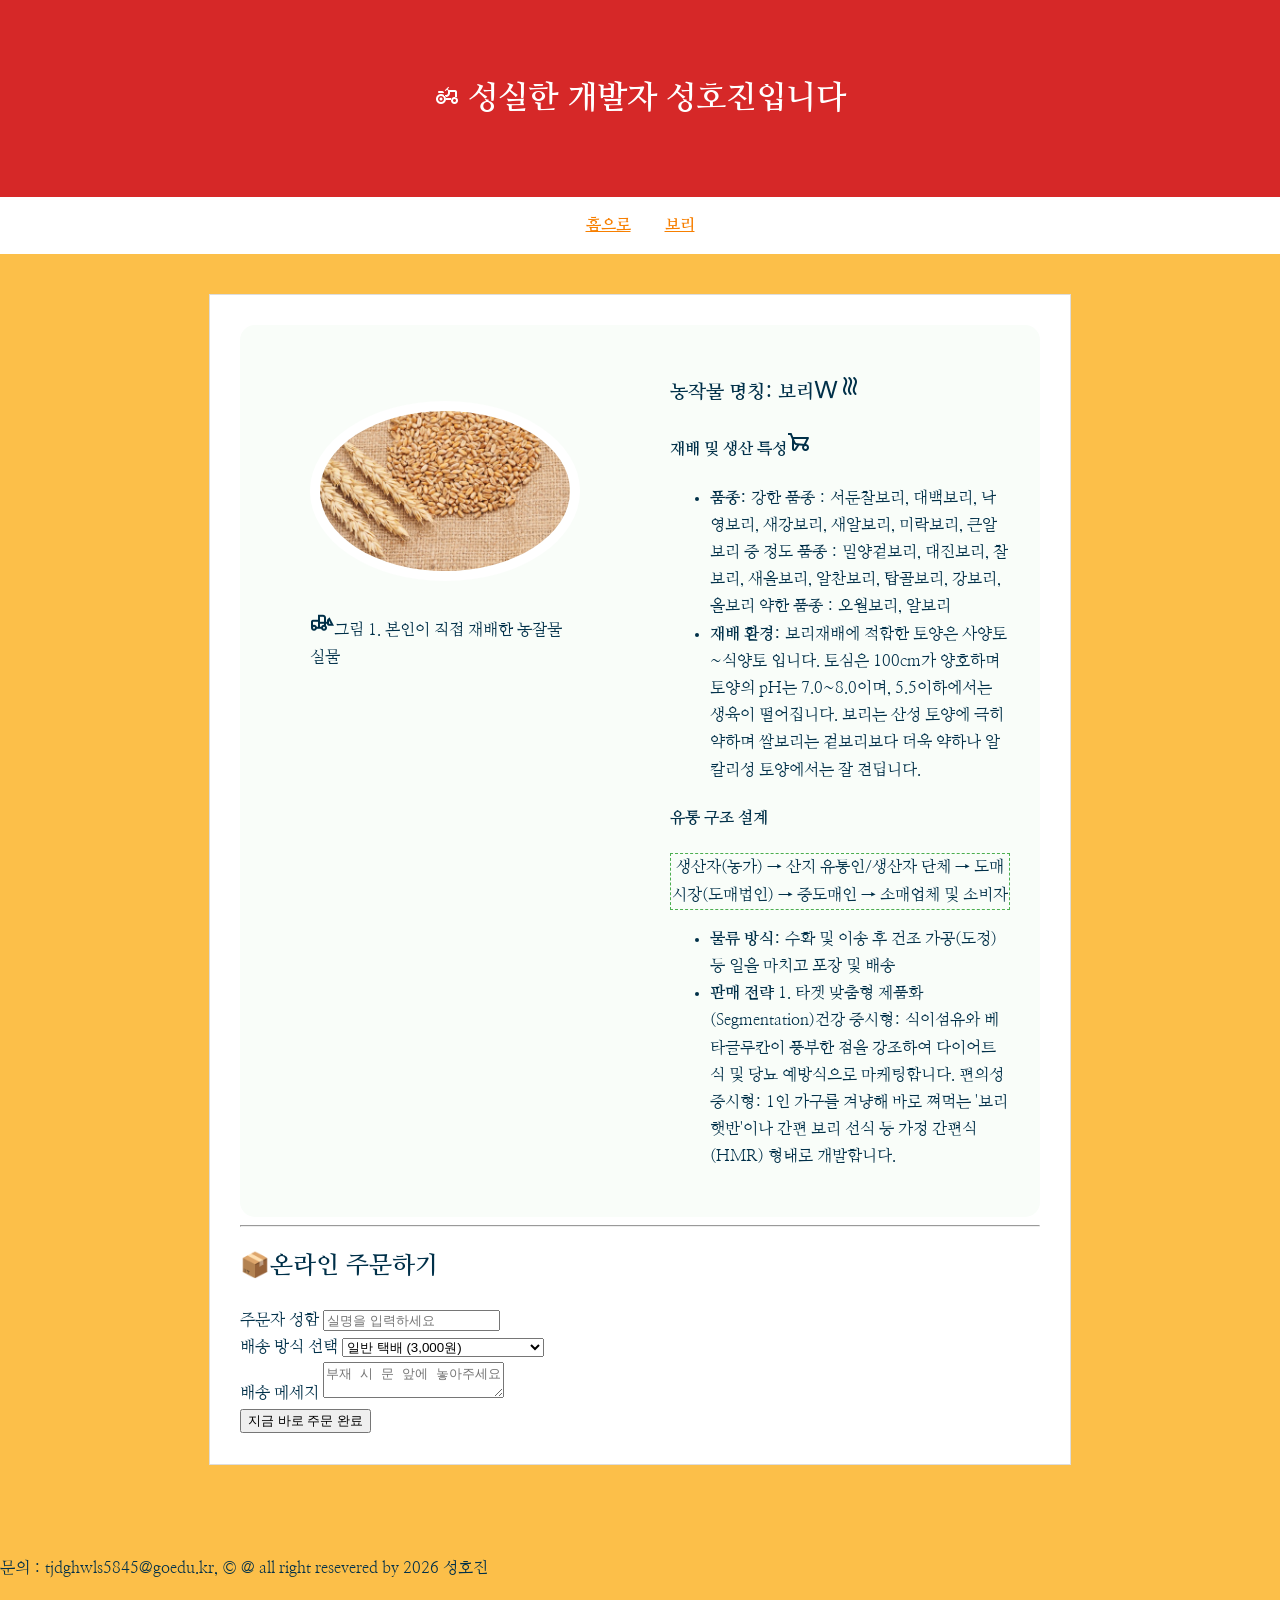
==== subject.html @ 5c5e66cd "Update subject.html" ====
<!DOCTYPE html>
<html lang="ko">
<head>
    <meta charset="UTF-8">
    <meta name="viewport" content="width=device-width, initial-scale=1.0">
    <title>나의 웹 페이지</title>
    <link rel="preconnect" href="https://fonts.googleapis.com">
<link rel="preconnect" href="https://fonts.gstatic.com" crossorigin>
<link href="https://fonts.googleapis.com/css2?family=Black+Han+Sans&family=Nanum+Myeongjo&display=swap" rel="stylesheet">
<link rel="stylesheet" href="https://fonts.googleapis.com/css2?family=Material+Symbols+Outlined:opsz,wght,FILL,GRAD@20..48,100..700,0..1,-50..200&" />
<link rel="stylesheet" href="./style.css">
</head>
<body>
    <header>
        <h1><span class="material-symbols-outlined">
    agriculture
</span>
</span>성실한 개발자 성호진입니다</h1>
    </header>
    <nav>
        <a href="index.html">홈으로</a>
        <a href="subject.html">보리</a>
    </nav>
    <main>
        <section class="agriculture-portfolio">
            <article class="crop-item">
                <figure class="crop-image">
                    <img src="image/Tkf.jpg" alt="직접 재배한 농작물 사진" />
                    <figcaption><span class="material-symbols-outlined">front_loader</span>그림 1. 본인이 직접 재배한 농잘물 실물</figcaption>
                </figure>
                <div class="crop-details">
                    <h3>농작물 명칭: 보리<span class="material-symbols-outlined">wheat</span></h3>
                    <section class="info-block">
                        <h4>재배 및 생산 특성<span class="material-symbols-outlined">garden_cart</span></h4>
                        <ul>
                            <li><strong>품종:</strong> 강한 품종 : 서둔찰보리, 대백보리, 낙영보리, 새강보리, 새알보리, 미락보리, 큰알보리
중 정도 품종 : 밀양겉보리, 대진보리, 찰보리, 새올보리, 알찬보리, 탑골보리, 강보리, 올보리
약한 품종 : 오월보리, 알보리</li>
                            <li><strong>재배 환경:</strong> 보리재배에 적합한 토양은 사양토~식양토 입니다. 토심은 100cm가 양호하며 토양의 pH는 7.0~8.0이며, 5.5이하에서는 생육이 떨어집니다. 보리는 산성 토양에 극히 약하며 쌀보리는 겉보리보다 더욱 약하나 알칼리성 토양에서는 잘 견딥니다.</li>
                        </ul>
                    </section>
                    <section class="info-block distribution">
                        <h4>유통 구조 설계</h4>
                        <div class="step-guide">
                            <span>생산자(농가)</span> → <span>산지 유통인/생산자 단체</span> → <span>도매시장(도매법인)</span> → <span>중도매인</span> → <span>소매업체 및 소비자</span>
                        </div>
                        <ul>
                            <li><strong>물류 방식:</strong> 수확 및 이송 후 건조 가공(도정) 등 일을 마치고 포장 및 배송</li>
                            <li><strong>판매 전략</strong> 1. 타겟 맞춤형 제품화 (Segmentation)건강 중시형: 식이섬유와 베타글루칸이 풍부한 점을 강조하여 다이어트식 및 당뇨 예방식으로 마케팅합니다.
편의성 중시형: 1인 가구를 겨냥해 바로 쪄먹는 '보리 햇반'이나 간편 보리 선식 등 가정 간편식(HMR) 형태로 개발합니다.</li>
                        </ul>
                    </section>
                </div>
            </article>
        </section>
        <section id="order-area">
            <hr>
            <h2>📦온라인 주문하기</h2>
            <form>
                <div class="input-grop">
                    <label>주문자 성함</label>
                    <input type="text" placeholder="실명을 입력하세요">
                </div>
                <div class="input-grop">
                    <label>배송 방식 선택</label>
                    <select>
                        <option>일반 택배 (3,000원)</option>
                        <option>신선 새벽 배송 (5,000원)</option>
                        <option>광주 로컬푸드 매장 픽업 (무료)</option>
                    </select>
                </div>
                <div class="input-grop">
                    <label>배송 메세지</label>
                    <textarea placeholder="부재 시 문 앞에 놓아주세요"></textarea>
                </div>
                <button type="submit">지금 바로 주문 완료</button>
            </form>
        </section>
    </main>
    <footer>
        문의 : tjdghwls5845@goedu.kr, &copy; @ all right resevered by 2026 성호진
    </footer>
</body>
</html>
---- style.css ----
/* 1. 전체 배경색과 기본 폰트 */
        body {
            font-family: "Nanum Myeongjo", serif;
            background-color: #FCBF49;
            color: #003049;
            line-height: 1.7;
            margin: 0;
        }
        /* 2. 헤더 꾸미기 */
        header {
            background-color: #D62828;
            color: white;
            text-align: center;
            padding: 50px 0;
        }
        /* 메뉴바 (nav) 꾸미기 */
        nav {
            text-align: center;
            padding: 15px;
            background-color: white;
        }
        nav a {
            margin: 0 15px;
            text-align: none;
            font-weight: bold;
            /* [링크색] 헤더 색상과 비슷한 계열의 중간 톤을 고르세요 */
            color: #F77F00;
        }
        /* 이미지 (사진) 예쁘게 만들기 */
        img {
            display: block;
            margin: 30px auto;
            width: 250px;
            border-radius: 50%;
            border: 10px solid white;
            box-shadow: 0 10px 20px rgba(0, 0, 0, 0, 1);
        }
        header, footer {
            padding: 50px 0;
        }
        main {
            width: 80%;
            max-width: 800px;
            margin: 40px auto;
            padding: 30px;
            background-color: white;
            border: 1px solid #ddd;
        }
        .my-button {
            display: inline-block;
            padding: 15px 30px;
            background-color: #3f72af;
            color: white;
            text-decoration: none;
            border-radius: 30px;
            margin-top: 20px;
            transition: 0.3s;
        }
        /* 마우스를 올리면(hover)  효과*/
        .my-button:hover {
            background-color: #122d4e;
            transform: translate(-3px);
        }
         .material-symbols-outlined {
         font-variation-settings:
         'FILL' 0,
         'wght' 400,
         'GRAD' 0,
         'opsz' 24
        }
        /*  전공페이지 스타일 */
        .crop-item {
            display: flex;
            gap: 50px;
            padding: 30px;
            border-radius: 15px;
            background-color: #f9fdf9;
        }
        .crop-image {
            flex: 1;
        }
        .crop-details {
            flex: 1.5;
        }
        .step-guide {
            border: 1px dashed #4caf50;
            text-align: center;
        }
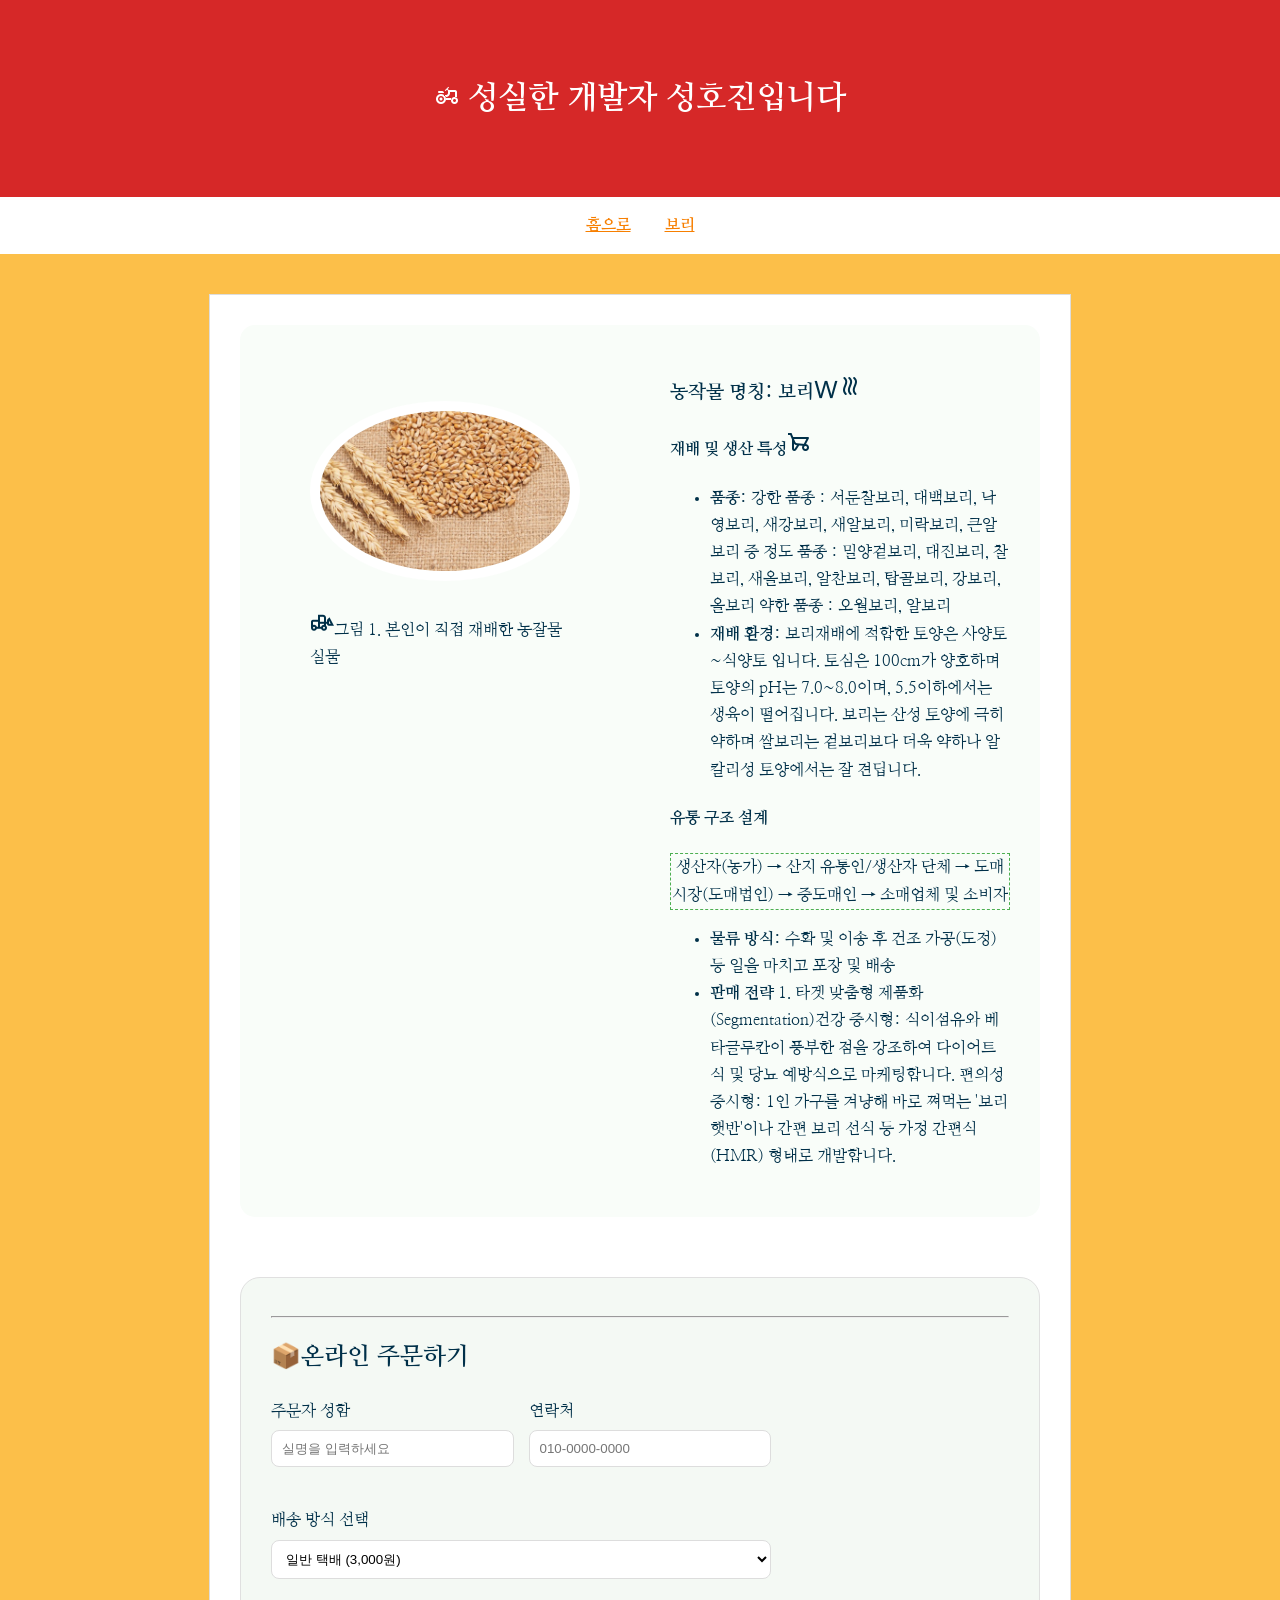
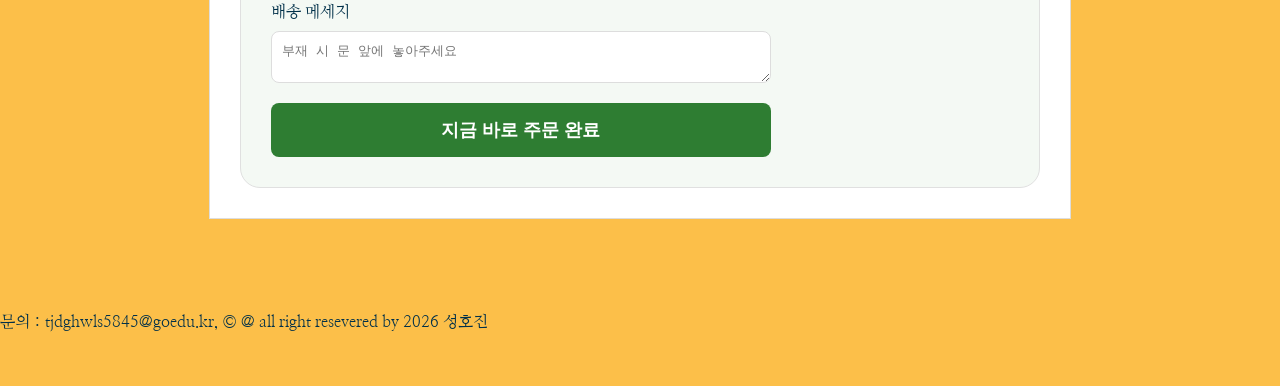
==== commit 6f6b5246: "Add files via upload" ====
--- a/subject.html
+++ b/subject.html
@@ -57,11 +57,17 @@
             <hr>
             <h2>📦온라인 주문하기</h2>
             <form>
-                <div class="input-grop">
-                    <label>주문자 성함</label>
-                    <input type="text" placeholder="실명을 입력하세요">
+                <div class="input-row">
+                    <div class="input-group">
+                        <label>주문자 성함</label>
+                        <input type="text" id="userName" placeholder="실명을 입력하세요">
+                    </div>
+                    <div class="input-group">
+                        <label>연락처</label>
+                        <input type="text" id="userPhone" placeholder="010-0000-0000">
+                    </div>
                 </div>
-                <div class="input-grop">
+                <div class="input-group">
                     <label>배송 방식 선택</label>
                     <select>
                         <option>일반 택배 (3,000원)</option>
@@ -69,16 +75,46 @@
                         <option>광주 로컬푸드 매장 픽업 (무료)</option>
                     </select>
                 </div>
-                <div class="input-grop">
+                <div class="input-group">
                     <label>배송 메세지</label>
                     <textarea placeholder="부재 시 문 앞에 놓아주세요"></textarea>
                 </div>
-                <button type="submit">지금 바로 주문 완료</button>
+                <button type="button" class="order-btn" onclick="processOrder()">
+                    지금 바로 주문 완료
+                </button>
+                <div id="receipt" class="receipt-box">
+                </div>
             </form>
         </section>
     </main>
     <footer>
         문의 : tjdghwls5845@goedu.kr, &copy; @ all right resevered by 2026 성호진
     </footer>
+    <script>
+        function processOrder() {
+            //1. 입력창(id)에서 값을 가져와 변수에 저장
+            let name = document.getElementById('userName').value;
+            let phone = document.getElementById('userPhone').value;
+            let message = document.querySelector('textarea').value;
+            //2. 입력창에 내용이 비어있는지 검사 (|| 는 '또는' 이라는 뜻이에요)
+            if (name === "" || phone === "") {
+                alert("⚠️성함과 연락처를 모두 입력해 주세요!");
+                return;
+            } 
+            //3. 영수증 상자 찾아오기
+            let receipt = document.getElementById('receipt');
+            //4. 내용 채워넣기
+            receipt.innerHTML = `
+            <h3>📜 주문 확인 영수증</h3>
+            <p><strong>주문자:</strong> ${name} 님</p>
+            <p><strong>연락처:</strong> ${phone}</p>
+            <p><strong>요청사항:</strong> ${message || "없음"}</p>
+            <hr>
+            <p style="text-align:center;">주문해주셔서 감사합니다! 🍯</p>
+            `;
+            //5. 숨겨져 있던 영수증 상자 보여주기
+            receipt.style.display = "block";
+        }
+    </script>
 </body>
-</html>
+</html>
--- a/style.css
+++ b/style.css
@@ -85,4 +85,89 @@
         .step-guide {
             border: 1px dashed #4caf50;
             text-align: center;
+        }
+        /* 1. 주문서 구역 전체 디자인 */
+        #order-area {
+            margin-top: 60px;
+            padding: 30px;
+            background-color: #f4f9f4;
+            border: 1px solid #e0e0e0;
+            border-radius: 20px;
+        }
+        form {
+            display: flex;
+            flex-direction: column;
+            gap: 20px;
+            max-width: 500px;
+        }
+        .input-group {
+            display: flex;
+            flex-direction: column;
+            gap: 5px;
+        }
+        /* 8강 시작 */
+        /* 1. 성함과 연락처 가로 정렬*/
+        .input-row {
+            display: flex;
+            gap: 15px;
+            margin-bottom: 20px;
+        }
+        .input-row .input-group {
+            flex: 1; /* 똑가은 비율로 칸 나눠 갖기 */
+        }
+        /* 2. 클릭했을 때 강조되는 입력창 */
+        .input-group input:focus,
+        .input-group textarea:focus {
+            outline: none;
+            border-color: #4caf50;
+            box-shadow: 0 0 8px rgba(76, 175, 80, 0.2);
+        }
+        /* 3. 배송 방식(select) 깔끔하게 만들기 */
+        select {
+            width: 100%;
+            padding: 10px;
+            border-radius: 8px;
+            border: 1px solid #ddd;
+            background-color: white;
+        }
+        .input-group input,
+        .input-group textarea {
+            padding: 10px;
+            border-radius: 8px;
+            border: 1px solid #ddd;
+            background-color: white;
+        }
+        /* 4. 입체적인 주문 버튼 스타일 */
+        .order-btn {
+            background-color: #2e7d32; /* 배경색 지정 */
+            color: white; /* 글자색 흰색 */
+            padding: 15px; /* 안여백 15px*/
+            border: none; /* 경계선 : 없음 */
+            border-radius: 8px; /* 모서리를 둥글게 */
+            width: 100%; /* 폭 : 부모의 100% */
+            font-size: 18px; /* 폰트 크기 */
+            font-weight: bold; /* 두껍게*/
+            cursor: pointer; /* 마우스 포인터 변경 */
+            transition: 0.1s; /* 변화를 부드럽게 */
+        }
+        .order-btn:hover {
+            background-color: #388e3c;
+            transform: translateY(2px); /* 마우스를 올리면 살짝 내려감 */
+        }
+        .order-btn:active {
+            transform: translateY(5px); /* 누르면 더 깊게 내려감 */
+        }
+        /* 영수증 스타일 */
+        .receipt-box {
+            margin-top: 30px;
+            padding: 20px;
+            border: 2px dashed #4caf50;
+            background-color: #ffffff;
+            border-radius: 10px;
+            display: none;
+        }
+        .receipt-box h3 {
+            color: #2e7d32;
+            border-bottom: 1px solid #eee;
+            padding-bottom: 10px;
         }
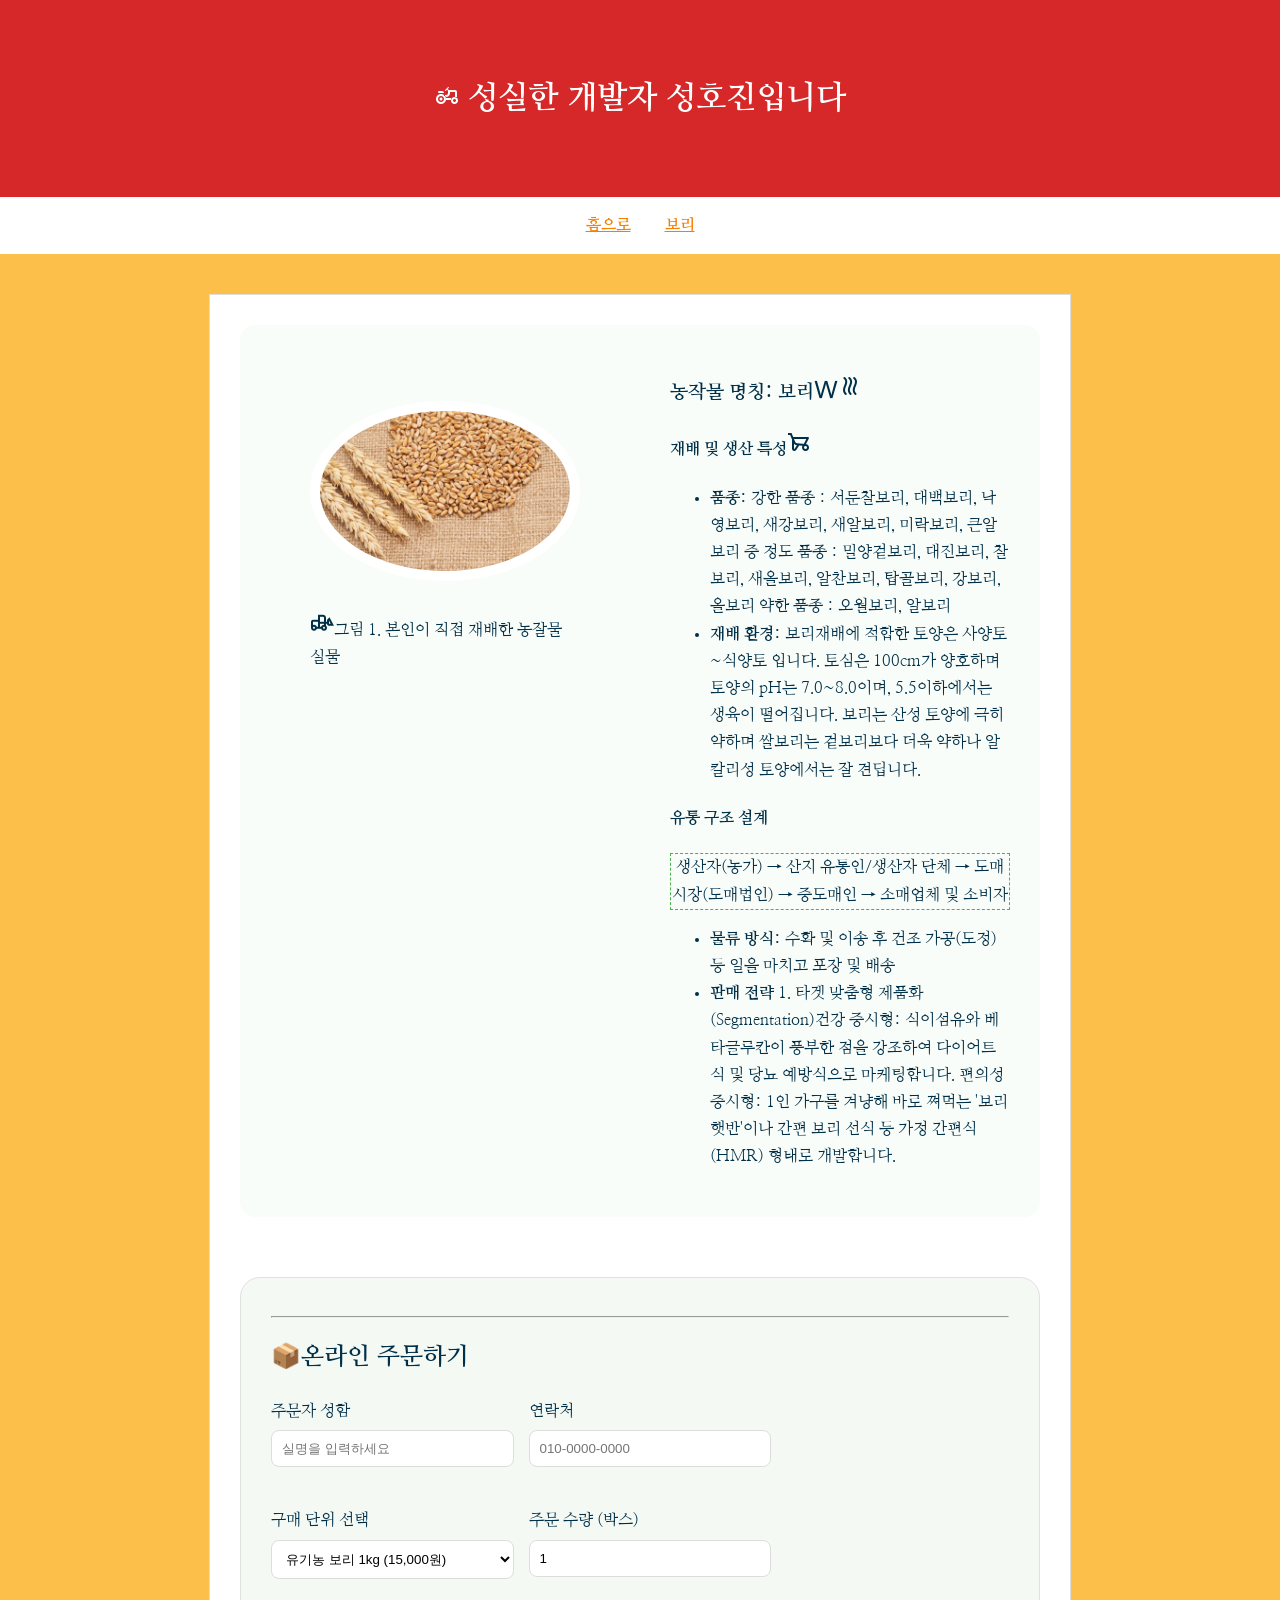
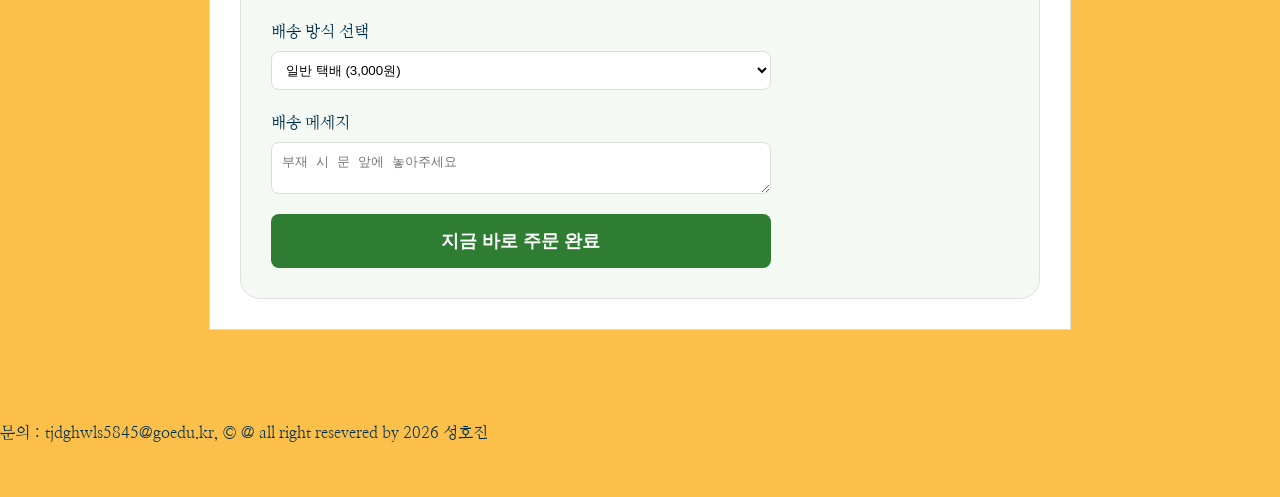
==== commit 3842aa7e: "Add files via upload" ====
--- a/subject.html
+++ b/subject.html
@@ -67,12 +67,26 @@
                         <input type="text" id="userPhone" placeholder="010-0000-0000">
                     </div>
                 </div>
+                <div class="input-row">
+                    <div class="input-group">
+                        <label for="unitWeight">구매 단위 선택</label>
+                        <select id="unitWeight">
+                            <option value="15000">유기농 보리 1kg (15,000원)</option>
+                            <option value="40000">유기농 보리 3kg (40,000원)</option>
+                            <option value="60000">유기농 보리 5kg (60,000원)</option>
+                        </select>
+                    </div>
+                    <div class="input-group">
+                        <label for="quantity">주문 수량 (박스)</label>
+                        <input type="number" id="quantity" value="1" min="1" max="10">
+                    </div>
+                </div>
                 <div class="input-group">
                     <label>배송 방식 선택</label>
-                    <select>
-                        <option>일반 택배 (3,000원)</option>
-                        <option>신선 새벽 배송 (5,000원)</option>
-                        <option>광주 로컬푸드 매장 픽업 (무료)</option>
+                    <select id="deliveryFee">
+                        <option value="3000">일반 택배 (3,000원)</option>
+                        <option value="5000">신선 새벽 배송 (5,000원)</option>
+                        <option value="0">광주 로컬푸드 매장 픽업 (무료)</option>
                     </select>
                 </div>
                 <div class="input-group">
@@ -92,24 +106,45 @@
     </footer>
     <script>
         function processOrder() {
-            //1. 입력창(id)에서 값을 가져와 변수에 저장
+            //1. 데이터 가져오기
             let name = document.getElementById('userName').value;
             let phone = document.getElementById('userPhone').value;
-            let message = document.querySelector('textarea').value;
-            //2. 입력창에 내용이 비어있는지 검사 (|| 는 '또는' 이라는 뜻이에요)
+            let quantity = Number(document.getElementById("quantity").value);
+            let deliveryFee = Number(document.getElementById("deliveryFee").value);
+            //2. 선택한 상품과 가격과 이름 정보 추출
+            let unitSelect = document.getElementById("unitWeight");
+            let productPrice = Number(unitSelect.value);
+            let productName = unitSelect.options[unitSelect.selectedIndex].text;
+            //3. 배송비 무료 조건 구현
+            let bassPrice = productPrice * quantity;
+            if (bassPrice >= 30000) {
+                deliveryFee = 0;
+            }
+            let totalPrice = bassPrice + deliveryFee;
+            let message = document.querySelector("textarea").value;
+            //4. 주문 시각 및 입력 검사
+            let dateString = new Date().toLocaleString();
             if (name === "" || phone === "") {
                 alert("⚠️성함과 연락처를 모두 입력해 주세요!");
                 return;
             } 
-            //3. 영수증 상자 찾아오기
+            //5. 영수증 출력
             let receipt = document.getElementById('receipt');
-            //4. 내용 채워넣기
             receipt.innerHTML = `
             <h3>📜 주문 확인 영수증</h3>
+            <p style="color: gray; font-size: 0.8em;">주문 시각: ${dateString}</p>
+            <hr>
             <p><strong>주문자:</strong> ${name} 님</p>
             <p><strong>연락처:</strong> ${phone}</p>
+            <p><strong>주문 상품:</strong> ${productName}</p>
+            <p><strong>주문 수량:</strong> ${quantity} 박스</p>
+            <p><strong>배송비</strong>
+                ${deliveryFee === 0 ? "무료배송" : deliveryFee.toLocaleString() + "원"}
+                </p> 
             <p><strong>요청사항:</strong> ${message || "없음"}</p>
             <hr>
+            <p style="font-size: 1.2em;"><strong>총 결제 금액:
+                <span style="color:red;">${totalPrice.toLocaleString()}원 </span></strong></p>
             <p style="text-align:center;">주문해주셔서 감사합니다! 🍯</p>
             `;
             //5. 숨겨져 있던 영수증 상자 보여주기
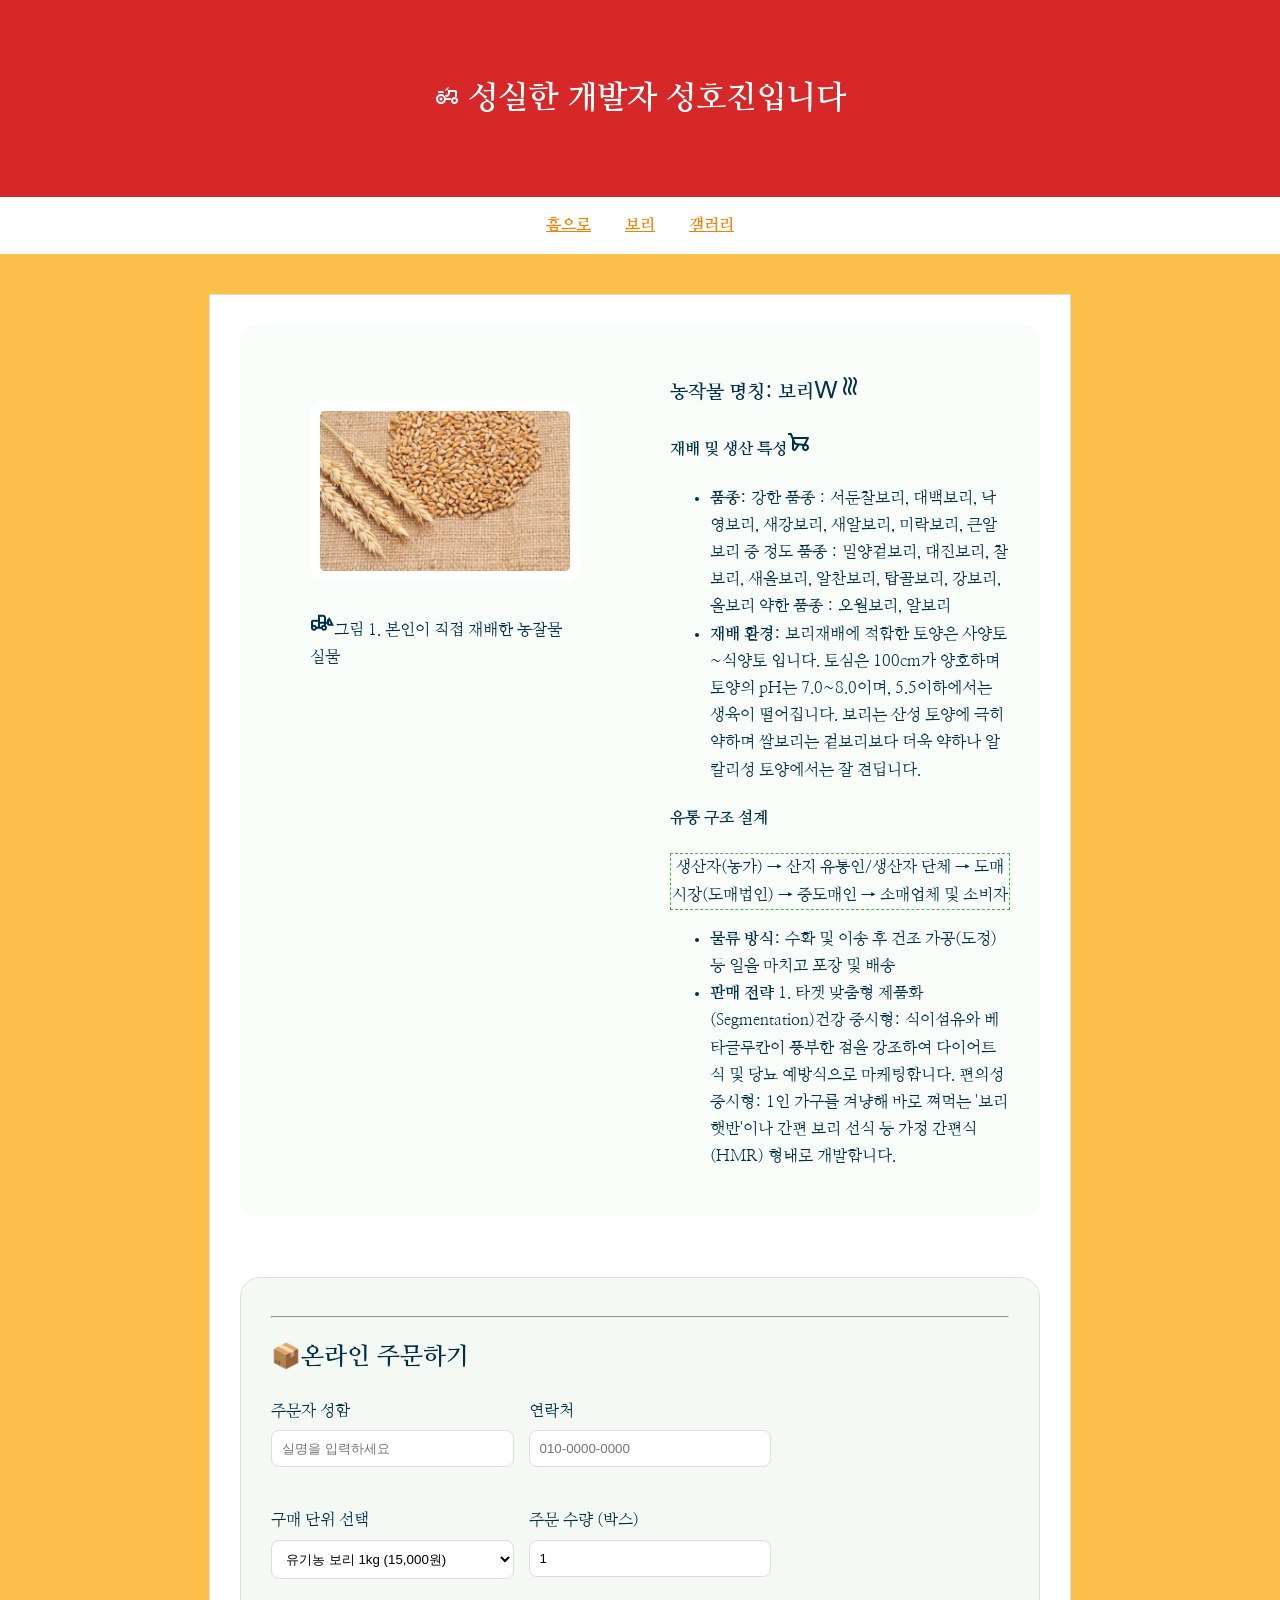
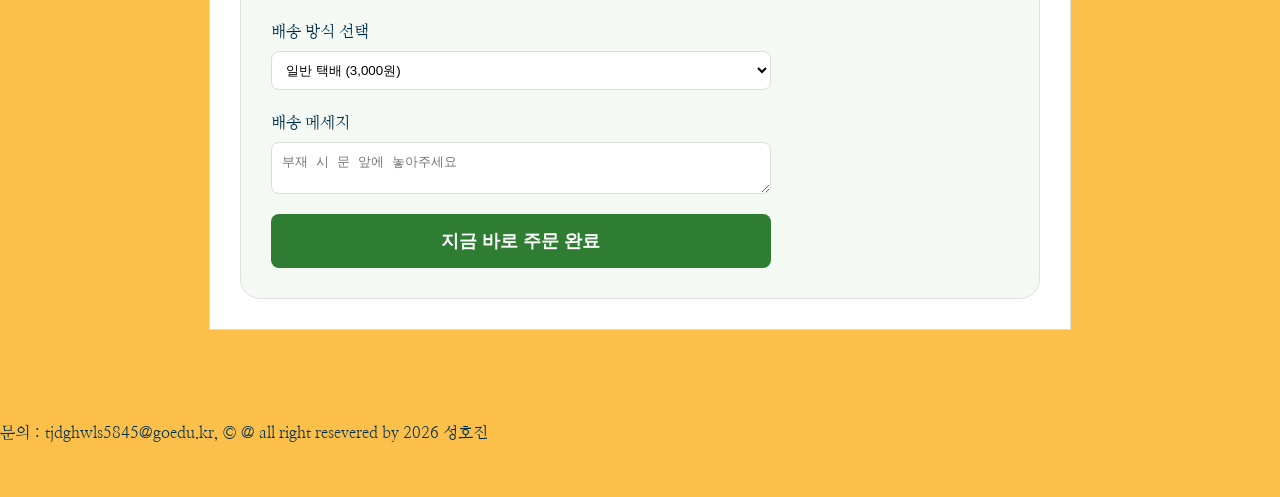
==== commit 6f14c569: "Add files via upload" ====
--- a/subject.html
+++ b/subject.html
@@ -20,6 +20,7 @@
     <nav>
         <a href="index.html">홈으로</a>
         <a href="subject.html">보리</a>
+        <a href="gallery.html">갤러리</a>
     </nav>
     <main>
         <section class="agriculture-portfolio">
--- a/style.css
+++ b/style.css
@@ -31,7 +31,7 @@
             display: block;
             margin: 30px auto;
             width: 250px;
-            border-radius: 50%;
+            border-radius: 15px;
             border: 10px solid white;
             box-shadow: 0 10px 20px rgba(0, 0, 0, 0, 1);
         }
@@ -170,4 +170,35 @@
             color: #2e7d32;
             border-bottom: 1px solid #eee;
             padding-bottom: 10px;
+        }
+        /* 갤러리 전용 디자인 */
+        .display-box {
+            text-align: center;
+            background-color: #f0f0f0;
+            padding: 20px;
+            border-radius: 15px;
+            margin-bottom: 30px;
+        }
+        #targetimg {
+            border-radius: 15px;
+            transition: transform 0.3 ease;
+        }
+        .thumb-list {
+            display: flex;
+            justify-content: center;
+            gap: 15px;
+            flex-wrap: wrap;
+        }
+        .thumb-list img {
+            cursor: pointer;
+            border: 3px solid transparent;
+            transition: 0.2s;
+            width: 100px;
+            height: 100px;
+            object-fit: cover;
+            border-radius: 10px;
+        }
+        .thumb-list img:hover {
+            border-color: #3f72af;
+            transform: scale(1.1);
         }
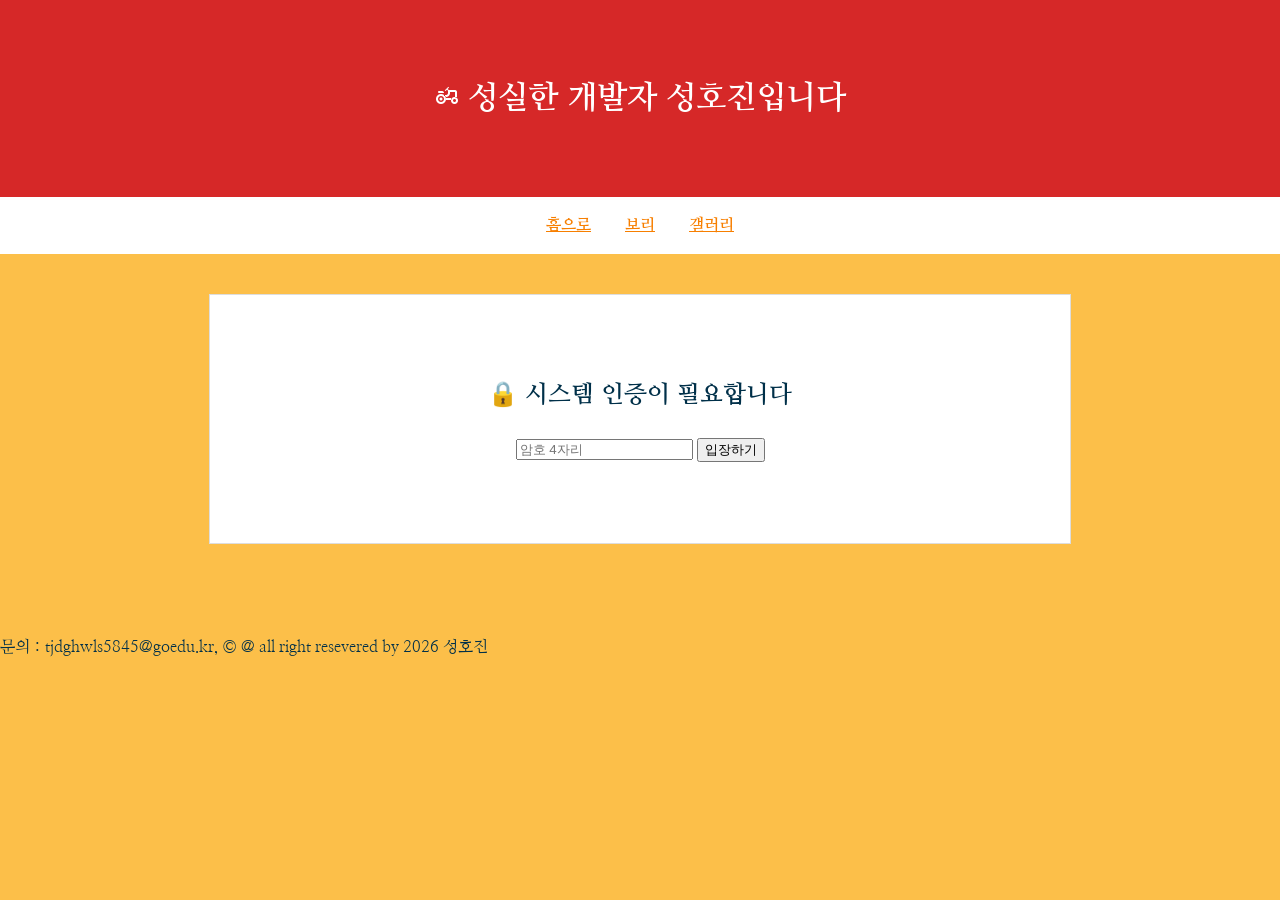
==== commit 1fab66f0: "Add files via upload" ====
--- a/subject.html
+++ b/subject.html
@@ -23,7 +23,13 @@
         <a href="gallery.html">갤러리</a>
     </nav>
     <main>
-        <section class="agriculture-portfolio">
+        <div id="login-box" style="text-align: center; margin: 50px;">
+            <h2>🔒 시스템 인증이 필요합니다</h2>
+            <input type="password" id="userPw" placeholder="암호 4자리" />
+            <button onclick="checkLogin()">입장하기</button>
+        </div>
+        <div id="secret-area" style="display: none;">
+            <section class="agriculture-portfolio">
             <article class="crop-item">
                 <figure class="crop-image">
                     <img src="image/Tkf.jpg" alt="직접 재배한 농작물 사진" />
@@ -101,6 +107,7 @@
                 </div>
             </form>
         </section>
+        </div>
     </main>
     <footer>
         문의 : tjdghwls5845@goedu.kr, &copy; @ all right resevered by 2026 성호진
@@ -151,6 +158,19 @@
             //5. 숨겨져 있던 영수증 상자 보여주기
             receipt.style.display = "block";
         }
+        function checkLogin() {
+            //1. 입력된 암호 값 읽기
+            let pw = document.getElementById("userPw").value;
+            //2. 조건문을 활용한 인증 로직 구현
+            if (pw === "1234") {
+                alert("인증에 성공하였습니다.");
+                // UI 상태 변경: 로그인 창은 숨기고, 콘텐츠 영역은 표시됩니다.
+                document.getElementById("login-box").style.display = "none";
+                document.getElementById("secret-area").style.display = "block";
+            } else {
+                alert("암호가 일치하지 않습니다. 다시 시도하십시오.");
+            }
+        }
     </script>
 </body>
 </html>
--- a/style.css
+++ b/style.css
@@ -184,19 +184,18 @@
             transition: transform 0.3 ease;
         }
         .thumb-list {
-            display: flex;
-            justify-content: center;
+            display: grid;
+            grid-template-columns: repeat(5, 1fr);
             gap: 15px;
-            flex-wrap: wrap;
+            margin-top: 20px;
         }
         .thumb-list img {
-            cursor: pointer;
-            border: 3px solid transparent;
-            transition: 0.2s;
-            width: 100px;
-            height: 100px;
+            width: 100%;
+            height: 120px;
             object-fit: cover;
             border-radius: 10px;
+            cursor: pointer;
+            transition: 0.3s;
         }
         .thumb-list img:hover {
             border-color: #3f72af;
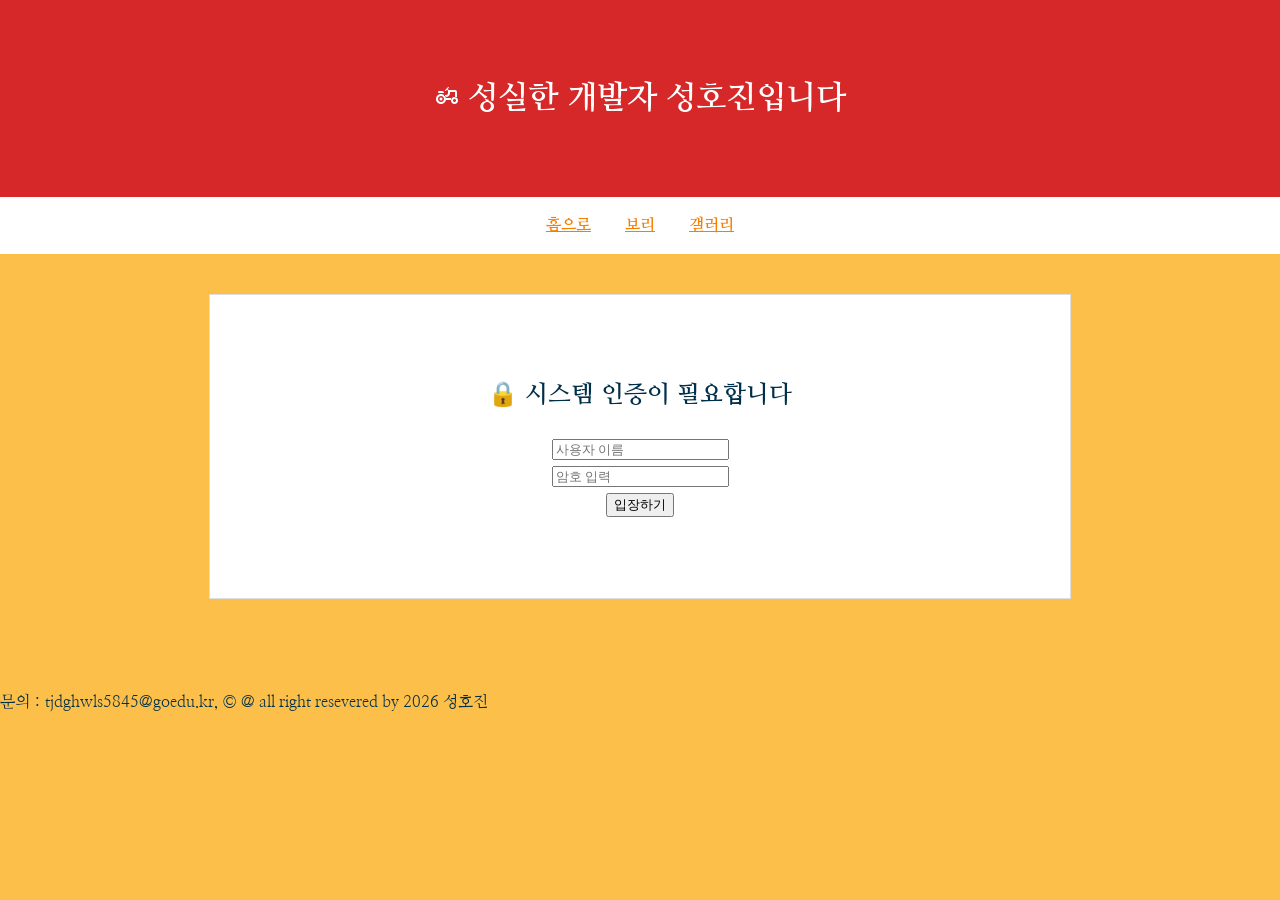
==== commit a054c826: "Add files via upload" ====
--- a/subject.html
+++ b/subject.html
@@ -25,10 +25,13 @@
     <main>
         <div id="login-box" style="text-align: center; margin: 50px;">
             <h2>🔒 시스템 인증이 필요합니다</h2>
-            <input type="password" id="userPw" placeholder="암호 4자리" />
+            <input type="text" id="userName" placeholder="사용자 이름"><br>
+            <input type="password" id="userPw" placeholder="암호 입력" /><br>
             <button onclick="checkLogin()">입장하기</button>
         </div>
         <div id="secret-area" style="display: none;">
+            <!-- ⭐ 로그인한 사용자의 이름을 보여줄 공간입니다. -->
+             <h3 style="color: #2e7d32;">👏 <span id="user-display"></span>님, 반갑습니다!</h3>
             <section class="agriculture-portfolio">
             <article class="crop-item">
                 <figure class="crop-image">
@@ -107,6 +110,15 @@
                 </div>
             </form>
         </section>
+        <hr>
+        <div id="settings" style="margin-top: 30px; padding: 20px; border: 1px solid #ddd; background: #fff;">
+            <h4>🔑 시스템 보안 설정</h4>
+            <p style="font-size: 0.9em; color: #666;">보안을 위해 정기적으로 비밀번호를 변경해 주세요.</p>
+            <input type="password" id="newPw" placeholder="새 비밀번호 입력" />
+            <button onclick="changePassword()">비밀번호 변경</button>
+            <button onclick="logout()">로그아웃</button>
+
+        </div>
         </div>
     </main>
     <footer>
@@ -160,15 +172,48 @@
         }
         function checkLogin() {
             //1. 입력된 암호 값 읽기
+            let name = document.getElementById("userName").value;
             let pw = document.getElementById("userPw").value;
+
+            let currentPw = localStorage.getItem("userPassword") || "1234";
             //2. 조건문을 활용한 인증 로직 구현
-            if (pw === "1234") {
-                alert("인증에 성공하였습니다.");
+            if (pw === currentPw && name !== "") {
+                localStorage.setItem("isLoggedIn", "true");
+                localStorage.setItem("savedName", name);
+                localStorage.setItem("userPassword", currentPw);
+
+                alert(name + "님, 인증 정보가 저장소에 기록되었습니다.")
+
                 // UI 상태 변경: 로그인 창은 숨기고, 콘텐츠 영역은 표시됩니다.
                 document.getElementById("login-box").style.display = "none";
                 document.getElementById("secret-area").style.display = "block";
+                document.getElementById("user-display").innerText = name;
+
             } else {
-                alert("암호가 일치하지 않습니다. 다시 시도하십시오.");
+                alert("이름을 입력하지 않았거나 암호가 틀렸습니다.");
+            }
+        }
+        // 페이지가 로드될 때 실행되는 함수
+        window.onload = function() {
+            let isLoggedIn = localStorage.getItem("isLoggedIn");
+            let savedName = localStorage.getItem("savedName");
+            if (isLoggedIn === "true") {
+                document.getElementById("login-box").style.display = "none";
+                document.getElementById("secret-area").style.display = "block";
+                document.getElementById("user-display").innerText = savedName;
+            }
+        };
+        function changePassword() {
+            let newPw = document.getElementById("newPw").value;
+            if (newPw.length < 4) { alert("암호는 4자리 이상이어야 합니다."); return; }
+            localStorage.setItem("userPassword", newPw);
+            alert("비밀번호가 변경되었습니다.");
+        }
+        function logout() {
+            if (confirm("로그아웃 하시겠습니까?")) {
+                localStorage.removeItem("isLoggedIn");
+                localStorage.removeItem("savedName");
+                location.href = "index.html";
             }
         }
     </script>
